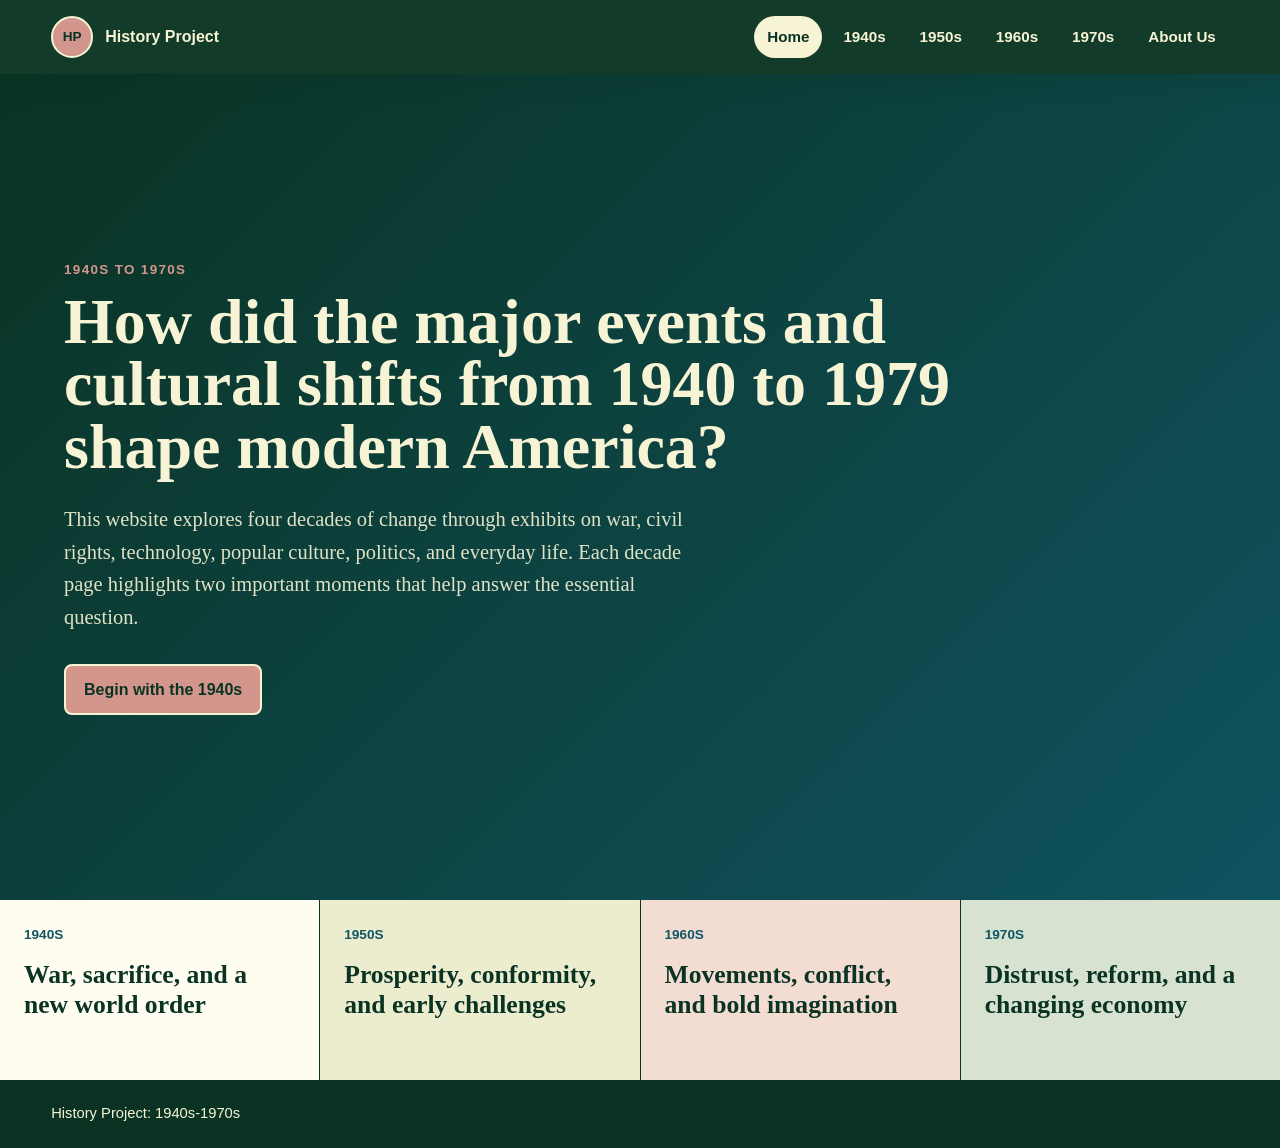
==== index.html @ 2c723663 "initial commit" ====
<!DOCTYPE html>
<html lang="en">
<head>
  <meta charset="UTF-8">
  <meta name="viewport" content="width=device-width, initial-scale=1.0">
  <title>History Project | 1940s-1970s</title>
  <link rel="preconnect" href="https://commons.wikimedia.org">
  <link rel="stylesheet" href="styles.css">
</head>
<body>
  <header class="site-header">
    <a class="brand" href="index.html" aria-label="History Project home">
      <span class="brand-mark">HP</span>
      <span>History Project</span>
    </a>
    <button class="nav-toggle" type="button" aria-expanded="false" aria-controls="site-nav">
      <span></span>
      <span></span>
      <span></span>
    </button>
    <nav id="site-nav" class="site-nav" aria-label="Main navigation">
      <a href="index.html">Home</a>
      <a href="1940s.html">1940s</a>
      <a href="1950s.html">1950s</a>
      <a href="1960s.html">1960s</a>
      <a href="1970s.html">1970s</a>
      <a href="about.html">About Us</a>
    </nav>
  </header>

  <main>
    <section class="hero">
      <div class="hero-copy">
        <p class="eyebrow">1940s to 1970s</p>
        <h1>How did the major events and cultural shifts from 1940 to 1979 shape modern America?</h1>
        <p>
          This website explores four decades of change through exhibits on war, civil rights,
          technology, popular culture, politics, and everyday life. Each decade page highlights
          two important moments that help answer the essential question.
        </p>
        <a class="button-link" href="1940s.html">Begin with the 1940s</a>
      </div>
    </section>

    <section class="decade-overview" aria-label="Decade overview">
      <a class="decade-tile" href="1940s.html">
        <span>1940s</span>
        <strong>War, sacrifice, and a new world order</strong>
      </a>
      <a class="decade-tile" href="1950s.html">
        <span>1950s</span>
        <strong>Prosperity, conformity, and early challenges</strong>
      </a>
      <a class="decade-tile" href="1960s.html">
        <span>1960s</span>
        <strong>Movements, conflict, and bold imagination</strong>
      </a>
      <a class="decade-tile" href="1970s.html">
        <span>1970s</span>
        <strong>Distrust, reform, and a changing economy</strong>
      </a>
    </section>
  </main>

  <footer class="site-footer">
    <p>History Project: 1940s-1970s</p>
  </footer>

  <script src="script.js"></script>
</body>
</html>
---- styles.css ----
:root {
  --pine: #0A3323;
  --moss: #839958;
  --cream: #F7F4D5;
  --rose: #D3968C;
  --teal: #105666;
  --ink: #10241f;
  --paper: #fffdf0;
  --shadow: 0 22px 55px rgba(10, 51, 35, 0.18);
}

* {
  box-sizing: border-box;
}

body {
  margin: 0;
  color: var(--ink);
  background: var(--cream);
  font-family: Georgia, "Times New Roman", serif;
  line-height: 1.6;
  opacity: 1;
  animation: pageFadeIn 420ms ease both;
  transition: opacity 420ms ease;
}

body.page-leaving {
  opacity: 0;
}

@keyframes pageFadeIn {
  from {
    opacity: 0;
  }

  to {
    opacity: 1;
  }
}

img {
  display: block;
  max-width: 100%;
}

a {
  color: inherit;
}

.site-header {
  position: sticky;
  top: 0;
  z-index: 10;
  display: flex;
  align-items: center;
  justify-content: space-between;
  gap: 24px;
  padding: 16px clamp(18px, 4vw, 52px);
  color: var(--cream);
  background: rgba(10, 51, 35, 0.96);
  box-shadow: 0 8px 24px rgba(10, 51, 35, 0.22);
}

.brand {
  display: inline-flex;
  align-items: center;
  gap: 12px;
  font-family: Arial, Helvetica, sans-serif;
  font-weight: 800;
  letter-spacing: 0;
  text-decoration: none;
}

.brand-mark {
  display: grid;
  width: 42px;
  height: 42px;
  place-items: center;
  color: var(--pine);
  background: var(--rose);
  border: 2px solid var(--cream);
  border-radius: 50%;
  font-size: 0.85rem;
}

.site-nav {
  display: flex;
  align-items: center;
  gap: 8px;
  font-family: Arial, Helvetica, sans-serif;
}

.site-nav a {
  padding: 9px 13px;
  border-radius: 999px;
  color: var(--cream);
  font-size: 0.95rem;
  font-weight: 700;
  text-decoration: none;
}

.site-nav a:hover,
.site-nav a.active {
  color: var(--pine);
  background: var(--cream);
}

.nav-toggle {
  display: none;
  width: 44px;
  height: 44px;
  border: 1px solid rgba(247, 244, 213, 0.4);
  border-radius: 8px;
  background: transparent;
  cursor: pointer;
}

.nav-toggle span {
  display: block;
  width: 20px;
  height: 2px;
  margin: 5px auto;
  background: var(--cream);
}

.hero {
  display: flex;
  align-items: center;
  min-height: calc(100vh - 74px);
  padding: clamp(34px, 5vw, 74px) clamp(18px, 5vw, 72px);
  background:
    linear-gradient(135deg, rgba(10, 51, 35, 0.96), rgba(16, 86, 102, 0.9)),
    var(--pine);
  color: var(--cream);
}

.hero-copy {
  max-width: 920px;
}

.eyebrow {
  margin: 0 0 10px;
  color: var(--rose);
  font-family: Arial, Helvetica, sans-serif;
  font-size: 0.84rem;
  font-weight: 800;
  letter-spacing: 0.1em;
  text-transform: uppercase;
}

.hero h1,
.page-intro h1 {
  margin: 0;
  font-size: clamp(2.45rem, 5vw, 5.4rem);
  line-height: 0.98;
  letter-spacing: 0;
}

.hero p:not(.eyebrow) {
  max-width: 650px;
  margin: 24px 0 30px;
  color: rgba(247, 244, 213, 0.9);
  font-size: clamp(1.05rem, 1.6vw, 1.28rem);
}

.button-link {
  display: inline-flex;
  align-items: center;
  min-height: 46px;
  padding: 11px 18px;
  border: 2px solid var(--cream);
  border-radius: 8px;
  color: var(--pine);
  background: var(--rose);
  font-family: Arial, Helvetica, sans-serif;
  font-weight: 800;
  text-decoration: none;
}

.button-link:hover {
  background: var(--cream);
}

.decade-overview {
  display: grid;
  grid-template-columns: repeat(4, minmax(0, 1fr));
  gap: 1px;
  background: var(--pine);
}

.decade-tile {
  min-height: 180px;
  padding: 24px;
  color: var(--pine);
  background: var(--paper);
  text-decoration: none;
}

.decade-tile:nth-child(2) {
  background: #ecedcf;
}

.decade-tile:nth-child(3) {
  background: #f3ddd3;
}

.decade-tile:nth-child(4) {
  background: #d7e2d1;
}

.decade-tile span {
  display: block;
  margin-bottom: 14px;
  color: var(--teal);
  font-family: Arial, Helvetica, sans-serif;
  font-size: 0.85rem;
  font-weight: 900;
  text-transform: uppercase;
}

.decade-tile strong {
  display: block;
  font-size: clamp(1.25rem, 2vw, 1.75rem);
  line-height: 1.16;
}

.decade-tile:hover {
  background: var(--moss);
  color: var(--cream);
}

.decade-tile:hover span {
  color: var(--cream);
}

.page-shell {
  padding: clamp(34px, 5vw, 76px) clamp(18px, 5vw, 72px) clamp(48px, 7vw, 92px);
}

.page-intro {
  max-width: 930px;
  margin: 0 auto 34px;
  padding: clamp(24px, 4vw, 42px) 0;
}

.page-intro h1 {
  color: var(--pine);
}

.page-intro p:last-child {
  max-width: 760px;
  margin: 18px 0 0;
  color: #314940;
  font-size: 1.15rem;
}

.exhibit-grid {
  display: grid;
  grid-template-columns: repeat(2, minmax(0, 1fr));
  gap: clamp(22px, 4vw, 42px);
  max-width: 1180px;
  margin: 0 auto;
}

.exhibit-card {
  overflow: hidden;
  background: var(--paper);
  border: 1px solid rgba(10, 51, 35, 0.16);
  border-radius: 8px;
  box-shadow: var(--shadow);
}

.exhibit-card img {
  width: 100%;
  aspect-ratio: 4 / 3;
  object-fit: cover;
  background: var(--moss);
}

.exhibit-content {
  padding: clamp(20px, 3vw, 30px);
}

.exhibit-year {
  margin: 0 0 8px;
  color: var(--teal);
  font-family: Arial, Helvetica, sans-serif;
  font-size: 0.85rem;
  font-weight: 900;
  letter-spacing: 0.08em;
  text-transform: uppercase;
}

.exhibit-content h2 {
  margin: 0 0 12px;
  color: var(--pine);
  font-size: clamp(1.6rem, 2.4vw, 2.2rem);
  line-height: 1.08;
}

.exhibit-content p:last-child {
  margin: 0;
  color: #314940;
  font-size: 1.03rem;
}

.about-intro {
  margin-bottom: 20px;
}

.about-grid {
  display: grid;
  grid-template-columns: repeat(2, minmax(0, 1fr));
  gap: clamp(20px, 4vw, 36px);
  max-width: 980px;
  margin: 0 auto;
}

.about-panel {
  padding: clamp(22px, 3vw, 34px);
  color: var(--cream);
  background: var(--teal);
  border-radius: 8px;
  box-shadow: var(--shadow);
}

.about-panel:nth-child(2) {
  color: var(--pine);
  background: var(--rose);
}

.about-panel .exhibit-year {
  color: currentColor;
}

.about-panel h2 {
  margin: 0 0 12px;
  font-size: clamp(1.55rem, 2.5vw, 2.2rem);
  line-height: 1.08;
}

.about-panel p:last-child {
  margin: 0;
}

.fade-up {
  opacity: 0;
  transform: translateY(28px);
  transition:
    opacity 680ms ease,
    transform 680ms ease;
}

.fade-up.is-visible {
  opacity: 1;
  transform: translateY(0);
}

.site-footer {
  padding: 22px clamp(18px, 4vw, 52px);
  color: var(--cream);
  background: var(--pine);
  font-family: Arial, Helvetica, sans-serif;
  font-size: 0.92rem;
}

.site-footer p {
  margin: 0;
}

@media (max-width: 900px) {
  .hero {
    min-height: auto;
  }

  .decade-overview,
  .exhibit-grid,
  .about-grid {
    grid-template-columns: 1fr 1fr;
  }
}

@media (max-width: 680px) {
  .site-header {
    align-items: flex-start;
  }

  .nav-toggle {
    display: block;
  }

  .site-nav {
    position: absolute;
    top: 74px;
    right: 16px;
    left: 16px;
    display: none;
    flex-direction: column;
    align-items: stretch;
    padding: 10px;
    border: 1px solid rgba(247, 244, 213, 0.22);
    border-radius: 8px;
    background: var(--pine);
  }

  .site-nav.open {
    display: flex;
  }

  .site-nav a {
    border-radius: 6px;
  }

  .decade-overview,
  .exhibit-grid,
  .about-grid {
    grid-template-columns: 1fr;
  }

  .decade-tile {
    min-height: 140px;
  }
}

@media (prefers-reduced-motion: reduce) {
  *,
  *::before,
  *::after {
    scroll-behavior: auto !important;
    transition-duration: 1ms !important;
    animation-duration: 1ms !important;
  }

  body,
  .fade-up {
    opacity: 1;
    transform: none;
  }
}
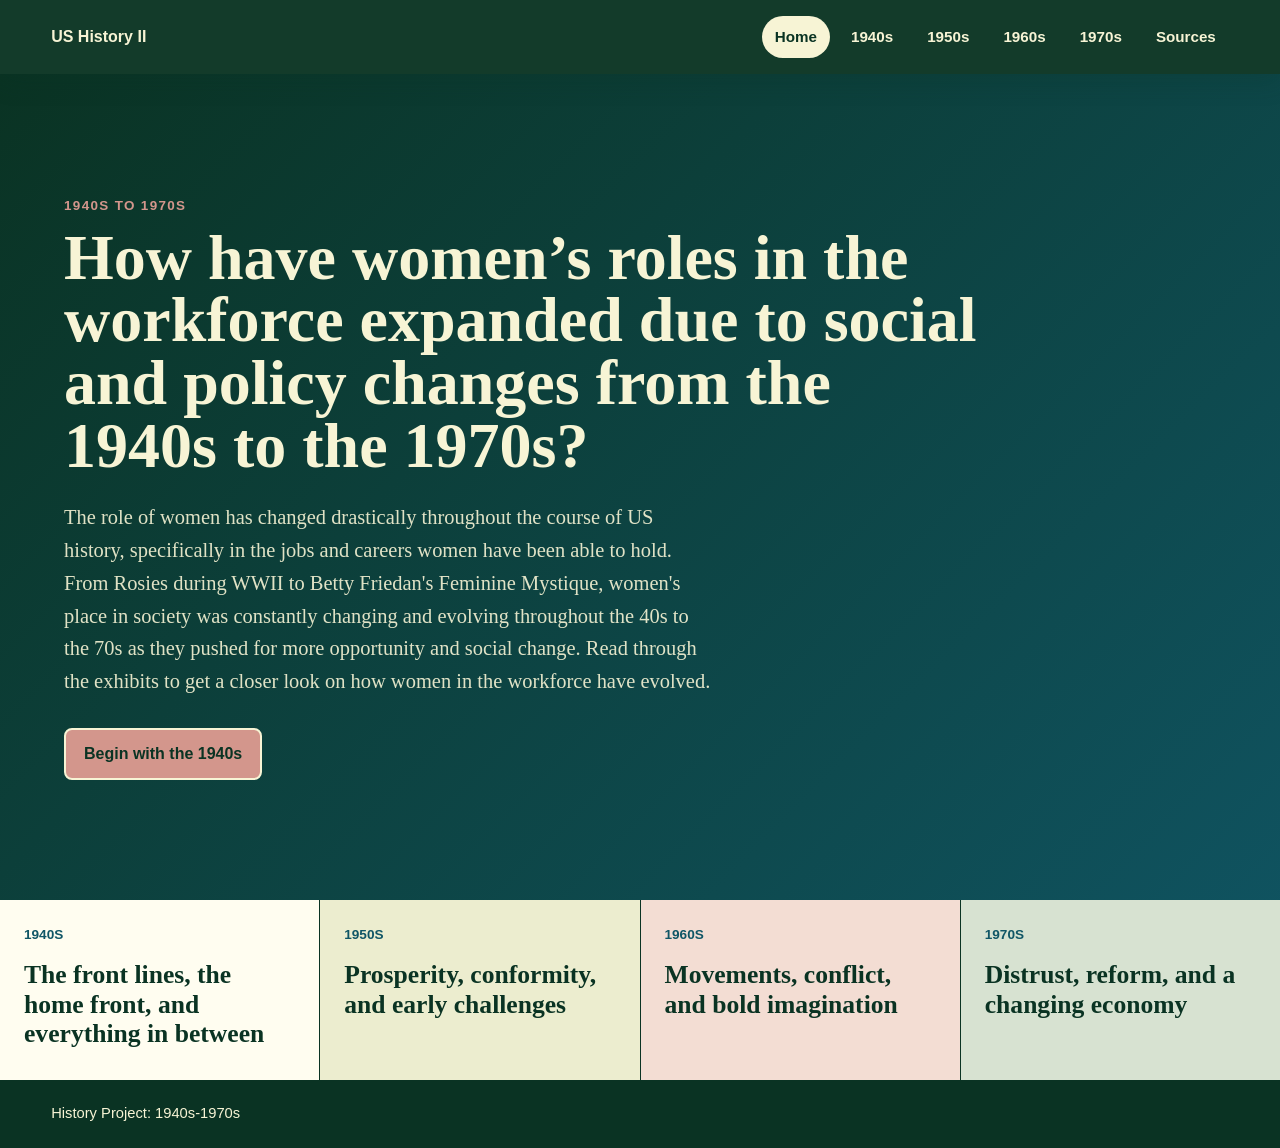
==== commit b6adbf80: "Finish 1940s page + Sources" ====
--- a/index.html
+++ b/index.html
@@ -1,71 +1,76 @@
 <!DOCTYPE html>
 <html lang="en">
-<head>
-  <meta charset="UTF-8">
-  <meta name="viewport" content="width=device-width, initial-scale=1.0">
-  <title>History Project | 1940s-1970s</title>
-  <link rel="preconnect" href="https://commons.wikimedia.org">
-  <link rel="stylesheet" href="styles.css">
-</head>
-<body>
-  <header class="site-header">
-    <a class="brand" href="index.html" aria-label="History Project home">
-      <span class="brand-mark">HP</span>
-      <span>History Project</span>
-    </a>
-    <button class="nav-toggle" type="button" aria-expanded="false" aria-controls="site-nav">
-      <span></span>
-      <span></span>
-      <span></span>
-    </button>
-    <nav id="site-nav" class="site-nav" aria-label="Main navigation">
-      <a href="index.html">Home</a>
-      <a href="1940s.html">1940s</a>
-      <a href="1950s.html">1950s</a>
-      <a href="1960s.html">1960s</a>
-      <a href="1970s.html">1970s</a>
-      <a href="about.html">About Us</a>
-    </nav>
-  </header>
+  <head>
+    <meta charset="UTF-8">
+    <meta name="viewport" content="width=device-width, initial-scale=1.0">
+    <title>History Project | 1940s-1970s</title>
+    <link rel="preconnect" href="https://commons.wikimedia.org">
+    <link rel="stylesheet" href="styles.css">
+  </head>
+  <body>
+    <header class="site-header">
+      <a class="brand" href="index.html" aria-label="History Project home">
+        <span>US History II</span>
+      </a>
+      <button class="nav-toggle" type="button" aria-expanded="false"
+        aria-controls="site-nav">
+        <span></span>
+        <span></span>
+        <span></span>
+      </button>
+      <nav id="site-nav" class="site-nav" aria-label="Main navigation">
+        <a href="index.html">Home</a>
+        <a href="1940s.html">1940s</a>
+        <a href="1950s.html">1950s</a>
+        <a href="1960s.html">1960s</a>
+        <a href="1970s.html">1970s</a>
+        <a href="about.html">Sources</a>
+      </nav>
+    </header>
 
-  <main>
-    <section class="hero">
-      <div class="hero-copy">
-        <p class="eyebrow">1940s to 1970s</p>
-        <h1>How did the major events and cultural shifts from 1940 to 1979 shape modern America?</h1>
-        <p>
-          This website explores four decades of change through exhibits on war, civil rights,
-          technology, popular culture, politics, and everyday life. Each decade page highlights
-          two important moments that help answer the essential question.
-        </p>
-        <a class="button-link" href="1940s.html">Begin with the 1940s</a>
-      </div>
-    </section>
+    <main>
+      <section class="hero">
+        <div class="hero-copy">
+          <p class="eyebrow">1940s to 1970s</p>
+          <h1>How have women’s roles in the workforce expanded due to social and
+            policy changes from the 1940s to the 1970s?</h1>
+          <p>
+            The role of women has changed drastically throughout the course of
+            US history, specifically in the jobs and careers women have been
+            able to hold. From Rosies during WWII to Betty Friedan's Feminine
+            Mystique, women's place in society was constantly changing and
+            evolving throughout the 40s to the 70s as they pushed for more
+            opportunity and social change. Read through the exhibits to get a
+            closer look on how women in the workforce have evolved.
+          </p>
+          <a class="button-link" href="1940s.html">Begin with the 1940s</a>
+        </div>
+      </section>
 
-    <section class="decade-overview" aria-label="Decade overview">
-      <a class="decade-tile" href="1940s.html">
-        <span>1940s</span>
-        <strong>War, sacrifice, and a new world order</strong>
-      </a>
-      <a class="decade-tile" href="1950s.html">
-        <span>1950s</span>
-        <strong>Prosperity, conformity, and early challenges</strong>
-      </a>
-      <a class="decade-tile" href="1960s.html">
-        <span>1960s</span>
-        <strong>Movements, conflict, and bold imagination</strong>
-      </a>
-      <a class="decade-tile" href="1970s.html">
-        <span>1970s</span>
-        <strong>Distrust, reform, and a changing economy</strong>
-      </a>
-    </section>
-  </main>
+      <section class="decade-overview" aria-label="Decade overview">
+        <a class="decade-tile" href="1940s.html">
+          <span>1940s</span>
+          <strong>The front lines, the home front, and everything in between</strong>
+        </a>
+        <a class="decade-tile" href="1950s.html">
+          <span>1950s</span>
+          <strong>Prosperity, conformity, and early challenges</strong>
+        </a>
+        <a class="decade-tile" href="1960s.html">
+          <span>1960s</span>
+          <strong>Movements, conflict, and bold imagination</strong>
+        </a>
+        <a class="decade-tile" href="1970s.html">
+          <span>1970s</span>
+          <strong>Distrust, reform, and a changing economy</strong>
+        </a>
+      </section>
+    </main>
 
-  <footer class="site-footer">
-    <p>History Project: 1940s-1970s</p>
-  </footer>
+    <footer class="site-footer">
+      <p>History Project: 1940s-1970s</p>
+    </footer>
 
-  <script src="script.js"></script>
-</body>
+    <script src="script.js"></script>
+  </body>
 </html>
--- a/styles.css
+++ b/styles.css
@@ -275,6 +275,12 @@
   aspect-ratio: 4 / 3;
   object-fit: cover;
   background: var(--moss);
+  cursor: zoom-in;
+}
+
+.exhibit-card img:focus-visible {
+  outline: 4px solid var(--rose);
+  outline-offset: 4px;
 }
 
 .exhibit-content {
@@ -341,6 +347,80 @@
 
 .about-panel p:last-child {
   margin: 0;
+}
+
+.sources-intro {
+  margin-bottom: 20px;
+}
+
+.sources-grid {
+  display: grid;
+  grid-template-columns: repeat(2, minmax(0, 1fr));
+  gap: clamp(20px, 4vw, 36px);
+  max-width: 1180px;
+  margin: 0 auto;
+}
+
+.source-card {
+  padding: clamp(22px, 3vw, 32px);
+  background: var(--paper);
+  border: 1px solid rgba(10, 51, 35, 0.16);
+  border-top: 8px solid var(--moss);
+  border-radius: 8px;
+  box-shadow: var(--shadow);
+}
+
+.source-card:nth-child(2) {
+  border-top-color: var(--rose);
+}
+
+.source-card:nth-child(3) {
+  border-top-color: var(--teal);
+}
+
+.source-card:nth-child(4) {
+  border-top-color: var(--pine);
+}
+
+.source-card h2 {
+  margin: 0 0 18px;
+  color: var(--pine);
+  font-size: clamp(1.7rem, 2.6vw, 2.35rem);
+  line-height: 1.08;
+}
+
+.source-section {
+  padding: 16px 0;
+  border-top: 1px solid rgba(10, 51, 35, 0.16);
+}
+
+.source-section:last-child {
+  padding-bottom: 0;
+}
+
+.source-section h3 {
+  margin: 0 0 8px;
+  color: var(--teal);
+  font-family: Arial, Helvetica, sans-serif;
+  font-size: 1rem;
+  letter-spacing: 0;
+}
+
+.source-section p {
+  margin: 8px 0 0;
+  color: #314940;
+}
+
+.source-section a {
+  color: var(--pine);
+  font-weight: 700;
+  text-decoration-color: var(--rose);
+  text-decoration-thickness: 2px;
+  text-underline-offset: 3px;
+}
+
+.source-section a:hover {
+  color: var(--teal);
 }
 
 .fade-up {
@@ -356,6 +436,79 @@
   transform: translateY(0);
 }
 
+.image-lightbox {
+  position: fixed;
+  inset: 0;
+  z-index: 50;
+  display: grid;
+  place-items: center;
+  padding: clamp(18px, 4vw, 48px);
+  background: rgba(10, 51, 35, 0.88);
+  opacity: 0;
+  pointer-events: none;
+  transition: opacity 260ms ease;
+}
+
+.image-lightbox.open {
+  opacity: 1;
+  pointer-events: auto;
+}
+
+.lightbox-panel {
+  position: relative;
+  width: min(1040px, 100%);
+  max-height: 88vh;
+  padding: clamp(12px, 2vw, 18px);
+  background: var(--cream);
+  border: 1px solid rgba(247, 244, 213, 0.65);
+  border-radius: 8px;
+  box-shadow: 0 26px 80px rgba(0, 0, 0, 0.38);
+  transform: translateY(18px) scale(0.96);
+  transition: transform 260ms ease;
+}
+
+.image-lightbox.open .lightbox-panel {
+  transform: translateY(0) scale(1);
+}
+
+.lightbox-panel img {
+  width: 100%;
+  max-height: 72vh;
+  object-fit: contain;
+  background: var(--pine);
+  border-radius: 6px;
+}
+
+.lightbox-caption {
+  margin: 12px 44px 0 2px;
+  color: var(--pine);
+  font-family: Arial, Helvetica, sans-serif;
+  font-size: 0.95rem;
+  font-weight: 700;
+}
+
+.lightbox-close {
+  position: absolute;
+  right: 16px;
+  bottom: 13px;
+  display: grid;
+  width: 34px;
+  height: 34px;
+  place-items: center;
+  border: 0;
+  border-radius: 50%;
+  color: var(--cream);
+  background: var(--pine);
+  font-family: Arial, Helvetica, sans-serif;
+  font-size: 1rem;
+  font-weight: 900;
+  cursor: pointer;
+}
+
+.lightbox-close:hover {
+  background: var(--teal);
+}
+
 .site-footer {
   padding: 22px clamp(18px, 4vw, 52px);
   color: var(--cream);
@@ -375,7 +528,8 @@
 
   .decade-overview,
   .exhibit-grid,
-  .about-grid {
+  .about-grid,
+  .sources-grid {
     grid-template-columns: 1fr 1fr;
   }
 }
@@ -413,7 +567,8 @@
 
   .decade-overview,
   .exhibit-grid,
-  .about-grid {
+  .about-grid,
+  .sources-grid {
     grid-template-columns: 1fr;
   }
 
@@ -436,4 +591,4 @@
     opacity: 1;
     transform: none;
   }
-}
+}
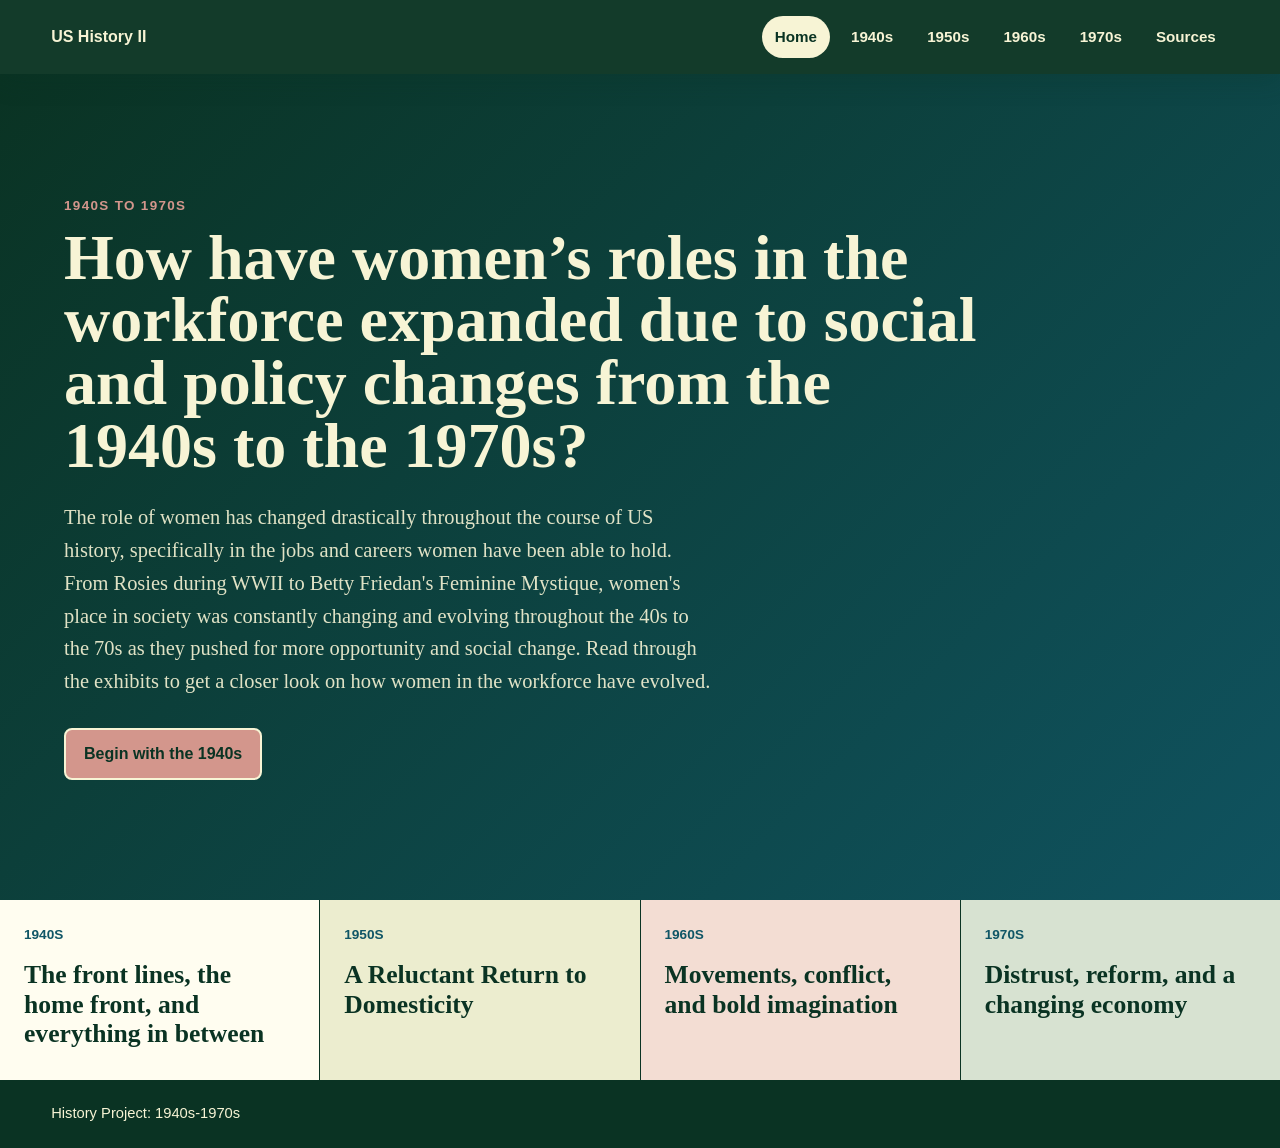
==== commit e04e2564: "1950s Exhibits" ====
--- a/index.html
+++ b/index.html
@@ -54,7 +54,7 @@
         </a>
         <a class="decade-tile" href="1950s.html">
           <span>1950s</span>
-          <strong>Prosperity, conformity, and early challenges</strong>
+          <strong>A Reluctant Return to Domesticity</strong>
         </a>
         <a class="decade-tile" href="1960s.html">
           <span>1960s</span>
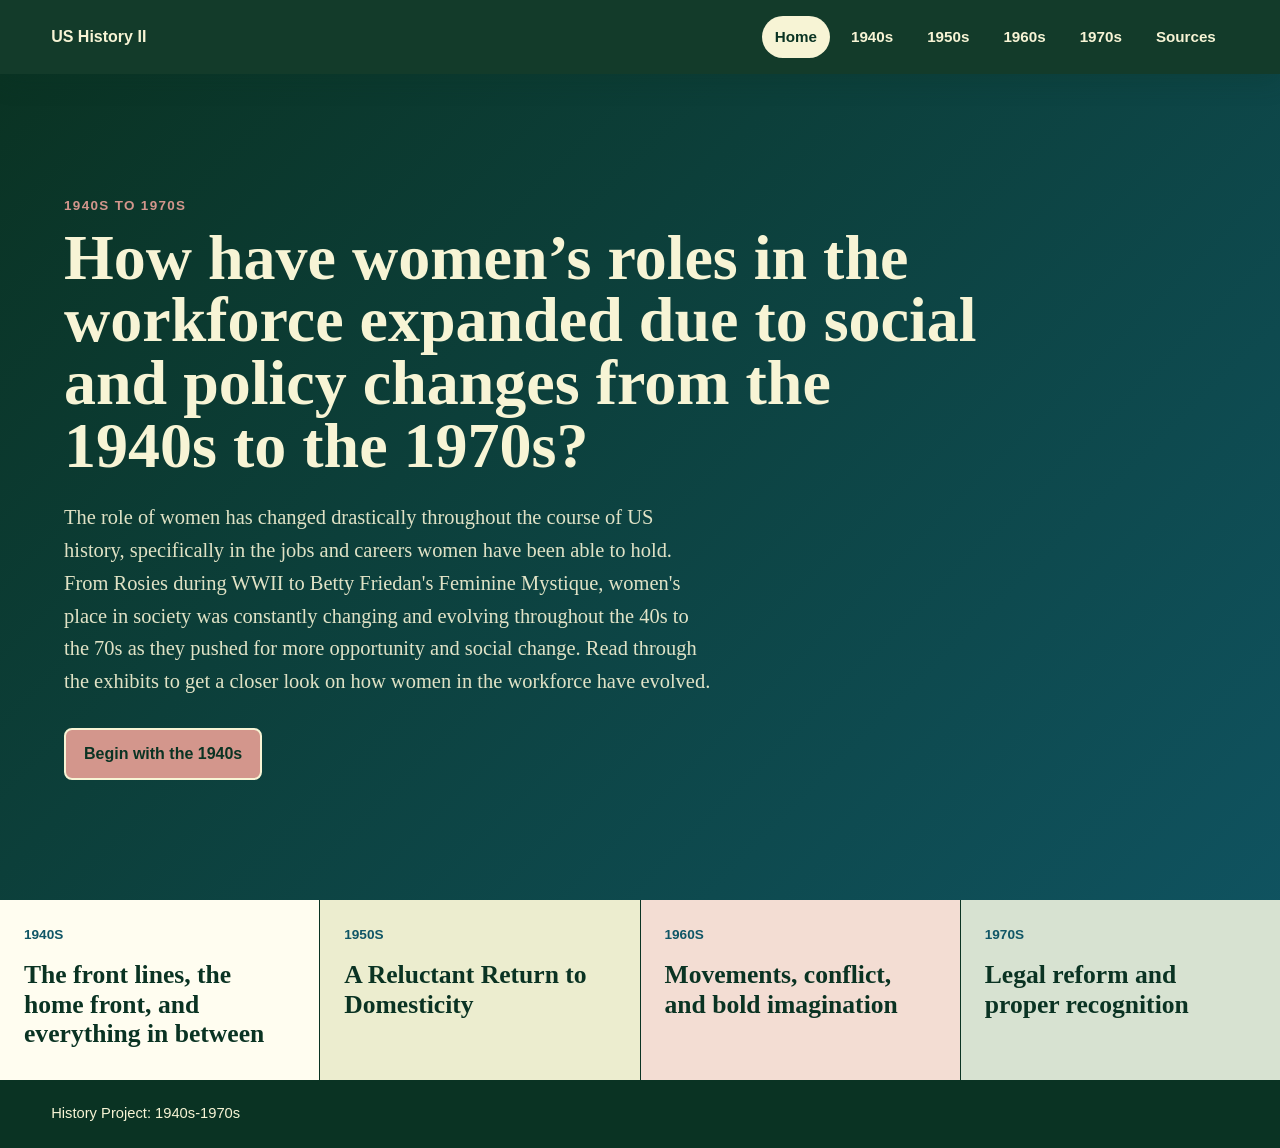
==== commit 0d50bee4: "1970s artifacts & text 1. Added images and text for artifacts on 1970s.html 2. Added blurbs for the " ====
--- a/index.html
+++ b/index.html
@@ -62,7 +62,7 @@
         </a>
         <a class="decade-tile" href="1970s.html">
           <span>1970s</span>
-          <strong>Distrust, reform, and a changing economy</strong>
+          <strong>Legal reform and proper recognition</strong>
         </a>
       </section>
     </main>
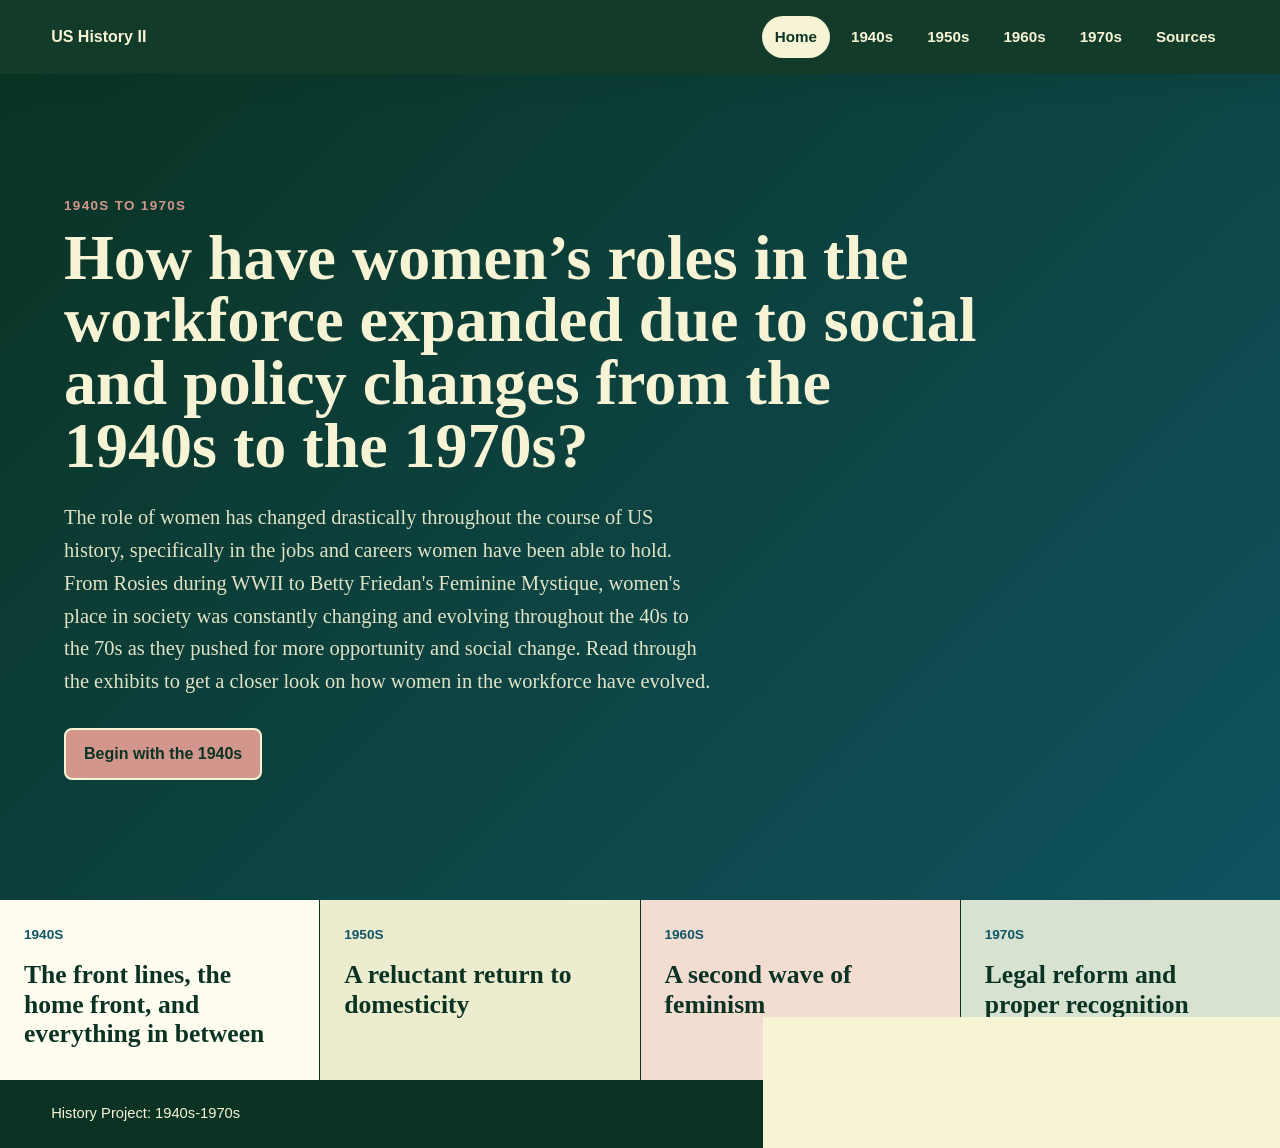
==== commit e13972c6: "Update index.html" ====
--- a/index.html
+++ b/index.html
@@ -6,6 +6,7 @@
     <title>History Project | 1940s-1970s</title>
     <link rel="preconnect" href="https://commons.wikimedia.org">
     <link rel="stylesheet" href="styles.css">
+    <script src="script.js" defer></script>
   </head>
   <body>
     <header class="site-header">
@@ -54,11 +55,11 @@
         </a>
         <a class="decade-tile" href="1950s.html">
           <span>1950s</span>
-          <strong>A Reluctant Return to Domesticity</strong>
+          <strong>A reluctant return to domesticity</strong>
         </a>
         <a class="decade-tile" href="1960s.html">
           <span>1960s</span>
-          <strong>Movements, conflict, and bold imagination</strong>
+          <strong>A second wave of feminism</strong>
         </a>
         <a class="decade-tile" href="1970s.html">
           <span>1970s</span>
@@ -70,7 +71,5 @@
     <footer class="site-footer">
       <p>History Project: 1940s-1970s</p>
     </footer>
-
-    <script src="script.js"></script>
   </body>
 </html>
